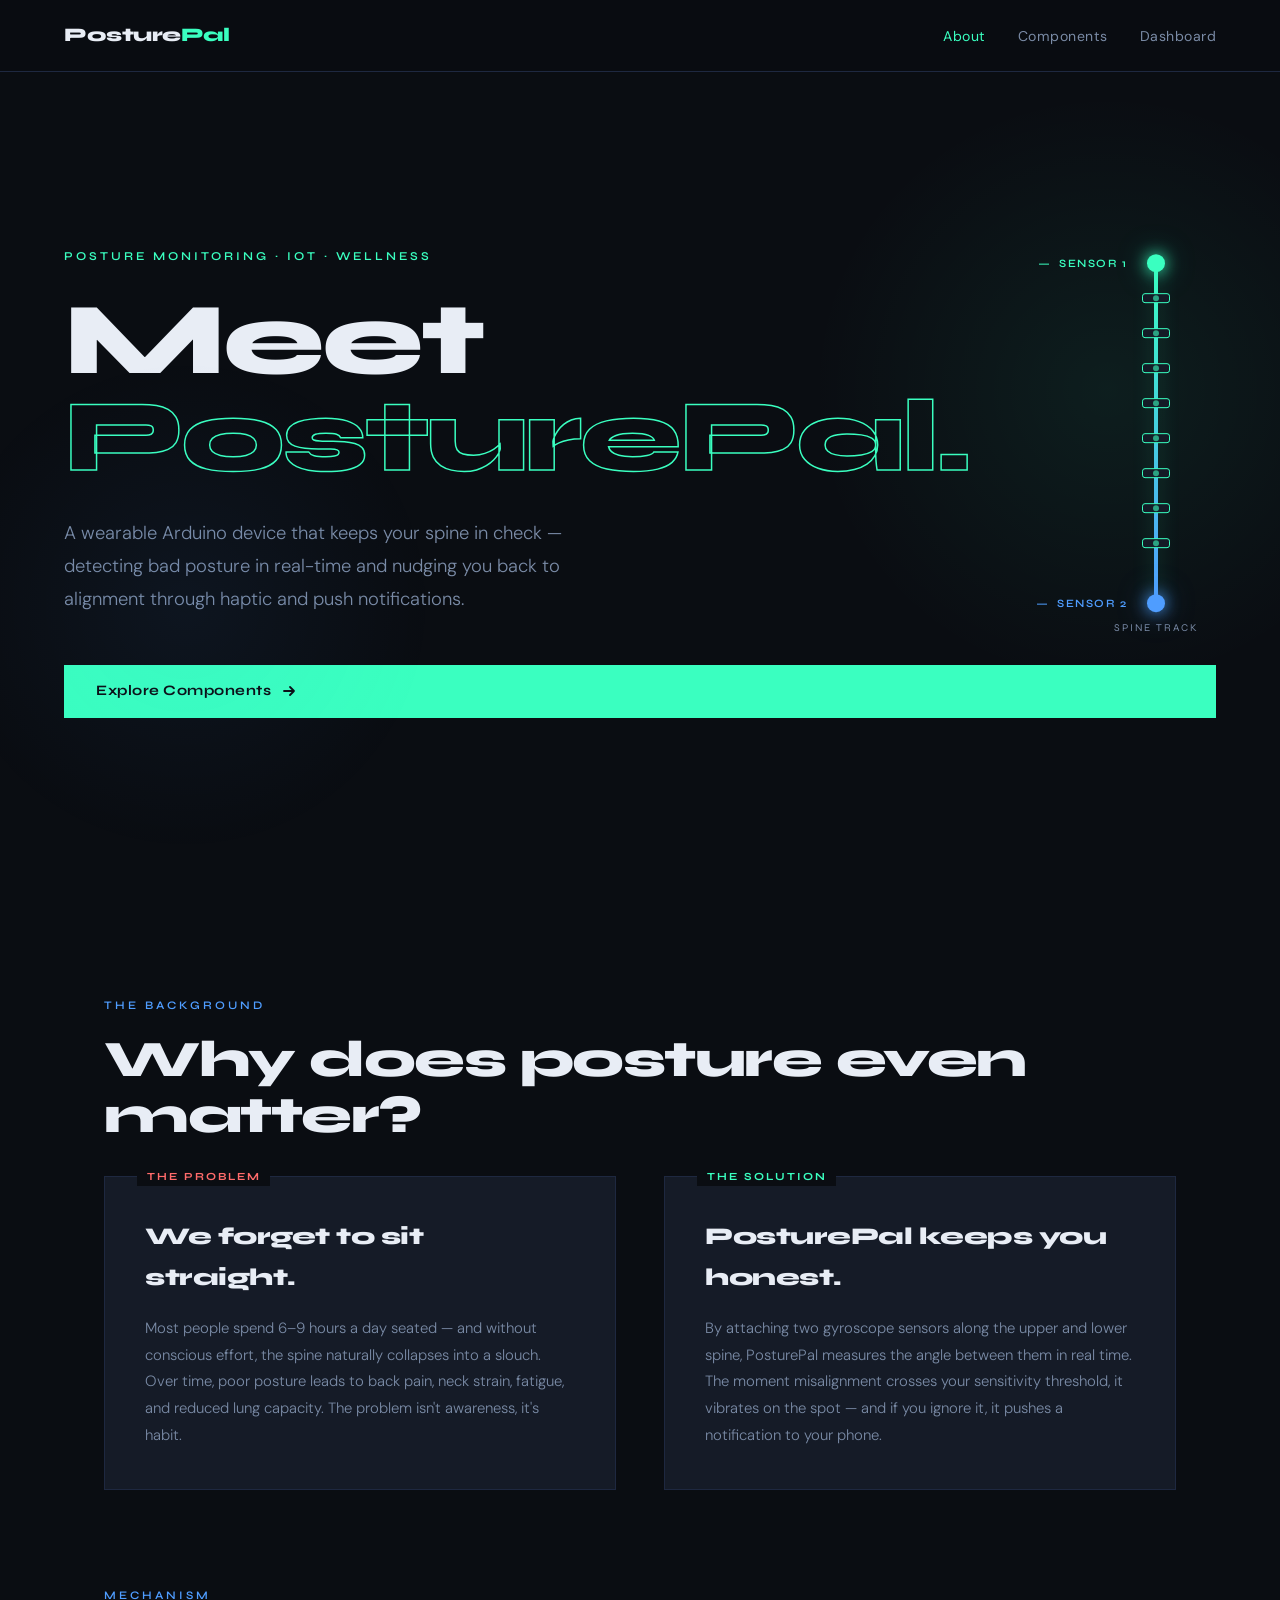
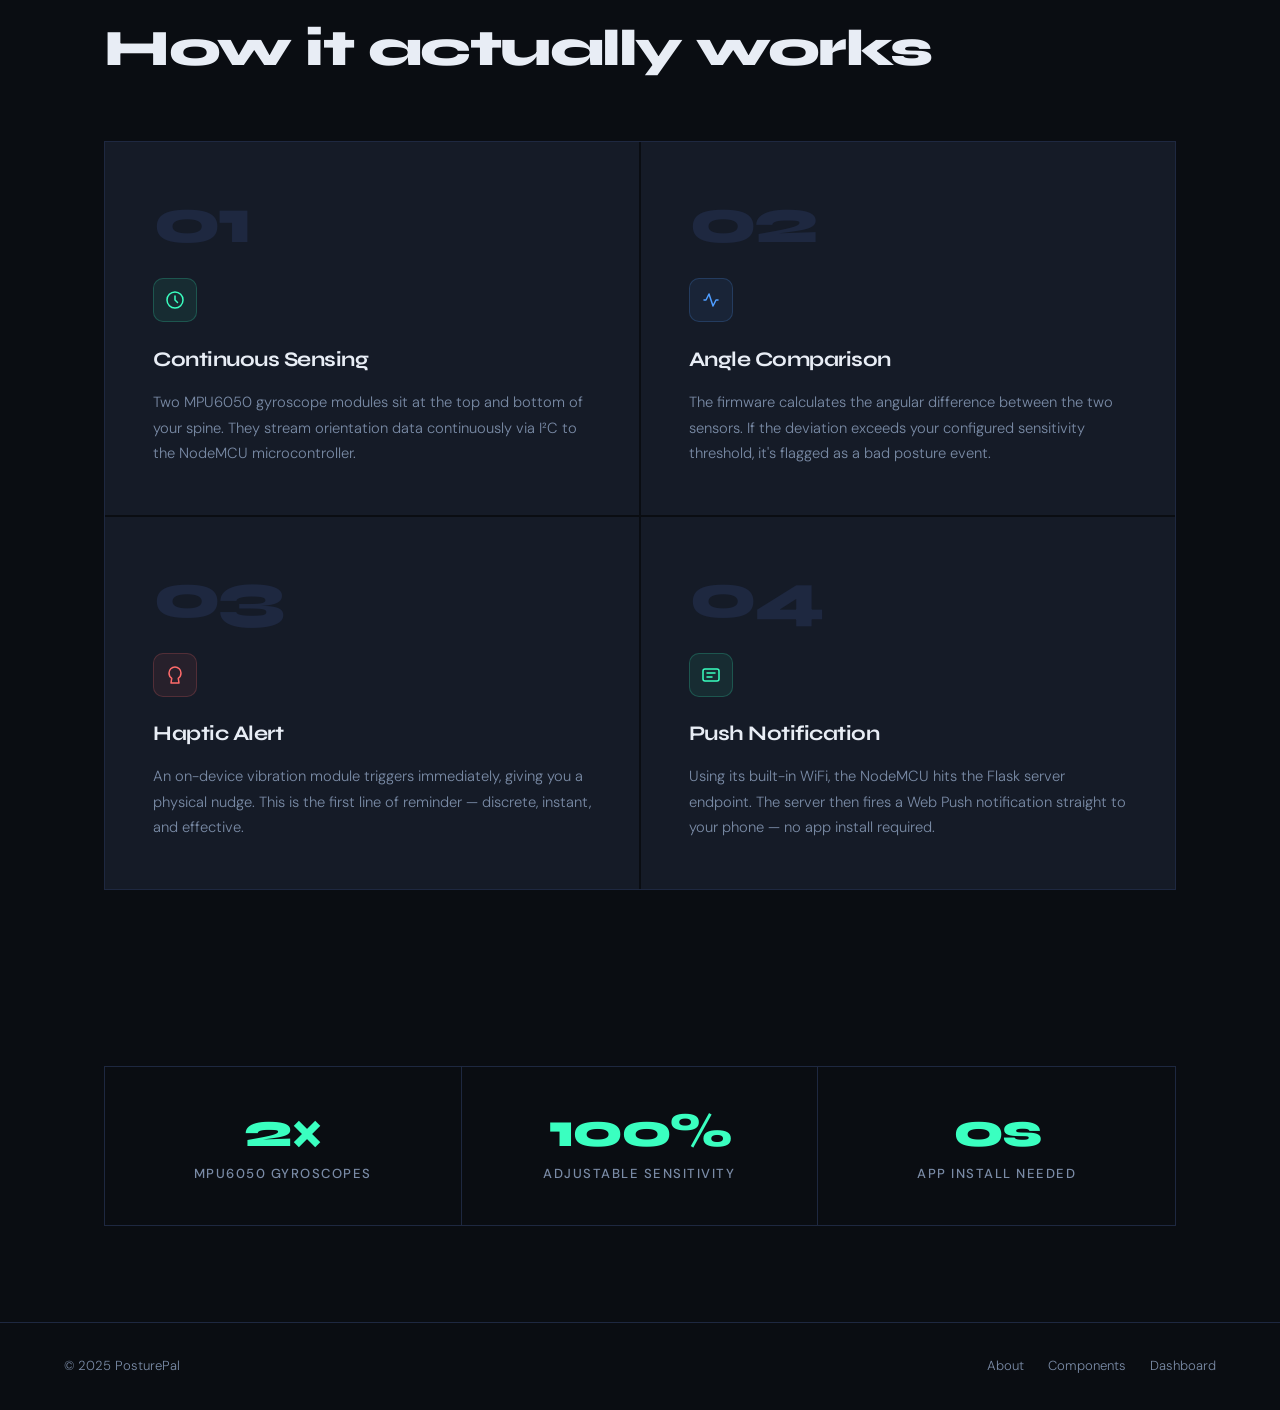
==== index.html @ e6d2eb29 "Rename Index.html to index.html" ====
<!DOCTYPE html>
<html lang="en">
<head>
    <meta charset="UTF-8">
    <title>Redirecting...</title>

    <!-- Redirect after 0 seconds -->
    <meta http-equiv="refresh" content="0; url=Website Assets/About.html">

    <script>
        // JavaScript fallback (recommended)
        window.location.href = "Website Assets/About.html";
    </script>
</head>
<body>
    <p>If you are not redirected automatically, 
        <a href="Website Assets/About.html">click here</a>.
    </p>
</body>
</html>
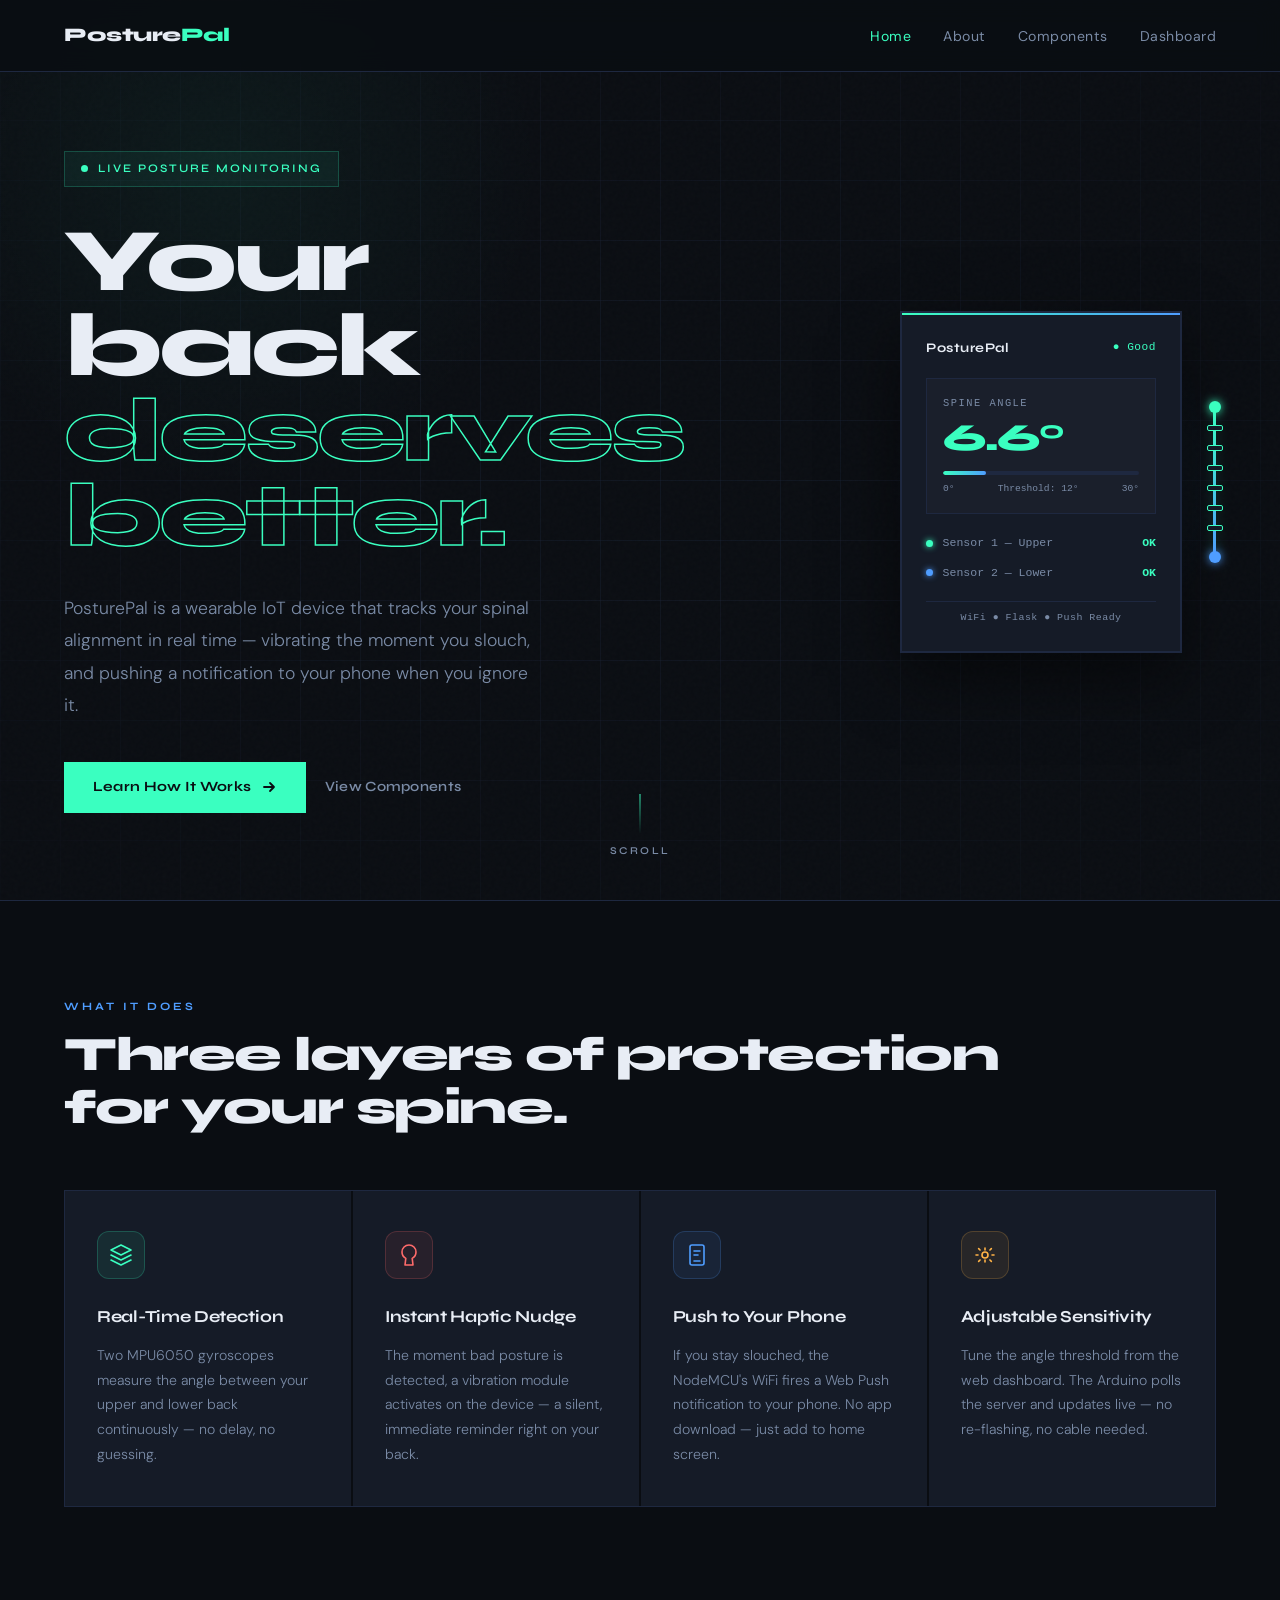
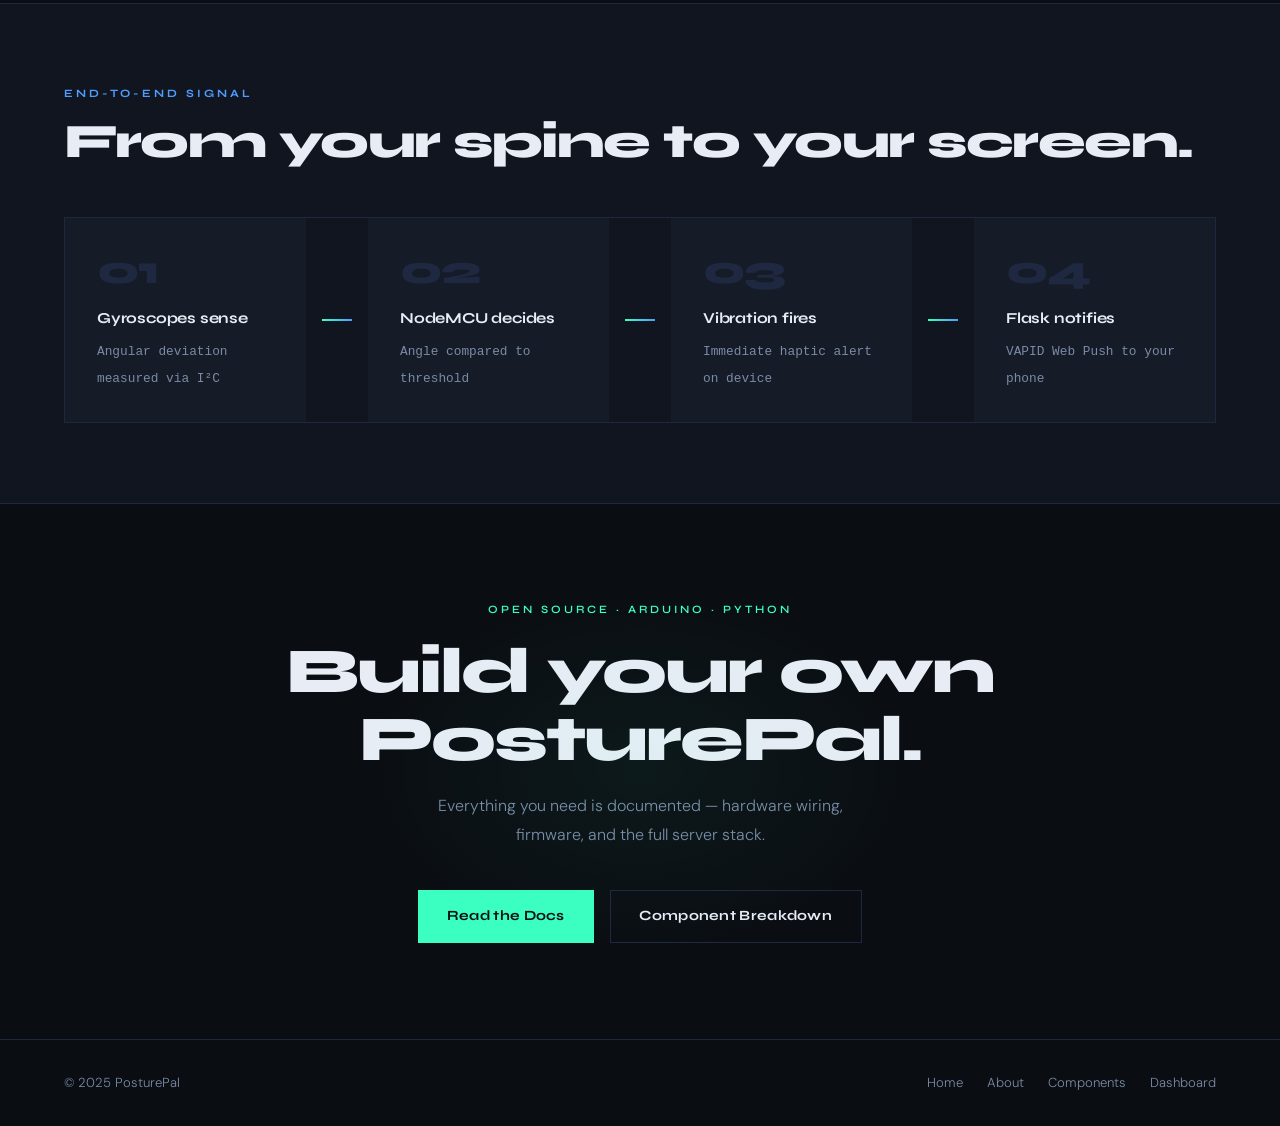
==== commit 673e6cf2: "Update index.html" ====
--- a/index.html
+++ b/index.html
@@ -5,16 +5,16 @@
     <title>Redirecting...</title>
 
     <!-- Redirect after 0 seconds -->
-    <meta http-equiv="refresh" content="0; url=Website Assets/About.html">
+    <meta http-equiv="refresh" content="0; url=Website Assets/Home.html">
 
     <script>
         // JavaScript fallback (recommended)
-        window.location.href = "Website Assets/About.html";
+        window.location.href = "Website Assets/Home.html";
     </script>
 </head>
 <body>
     <p>If you are not redirected automatically, 
-        <a href="Website Assets/About.html">click here</a>.
+        <a href="Website Assets/Home.html">click here</a>.
     </p>
 </body>
-</html>
+</html>
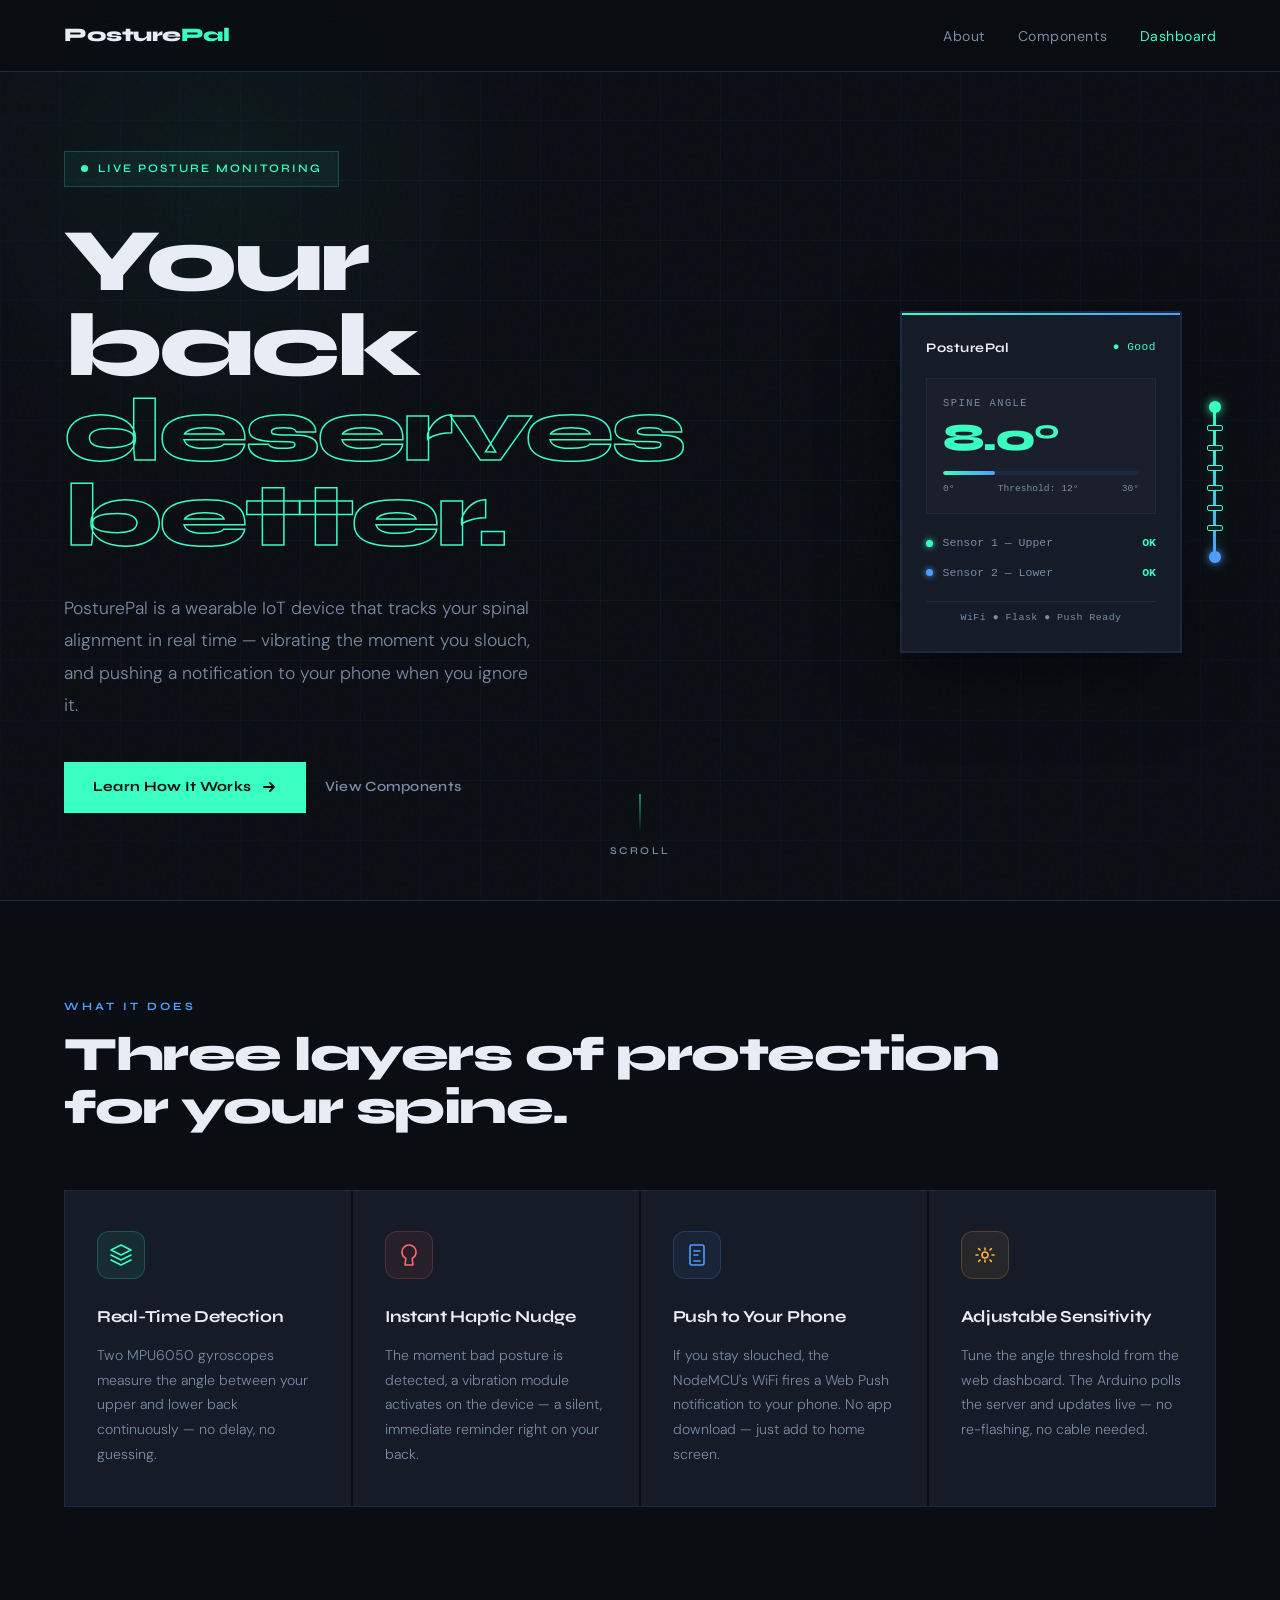
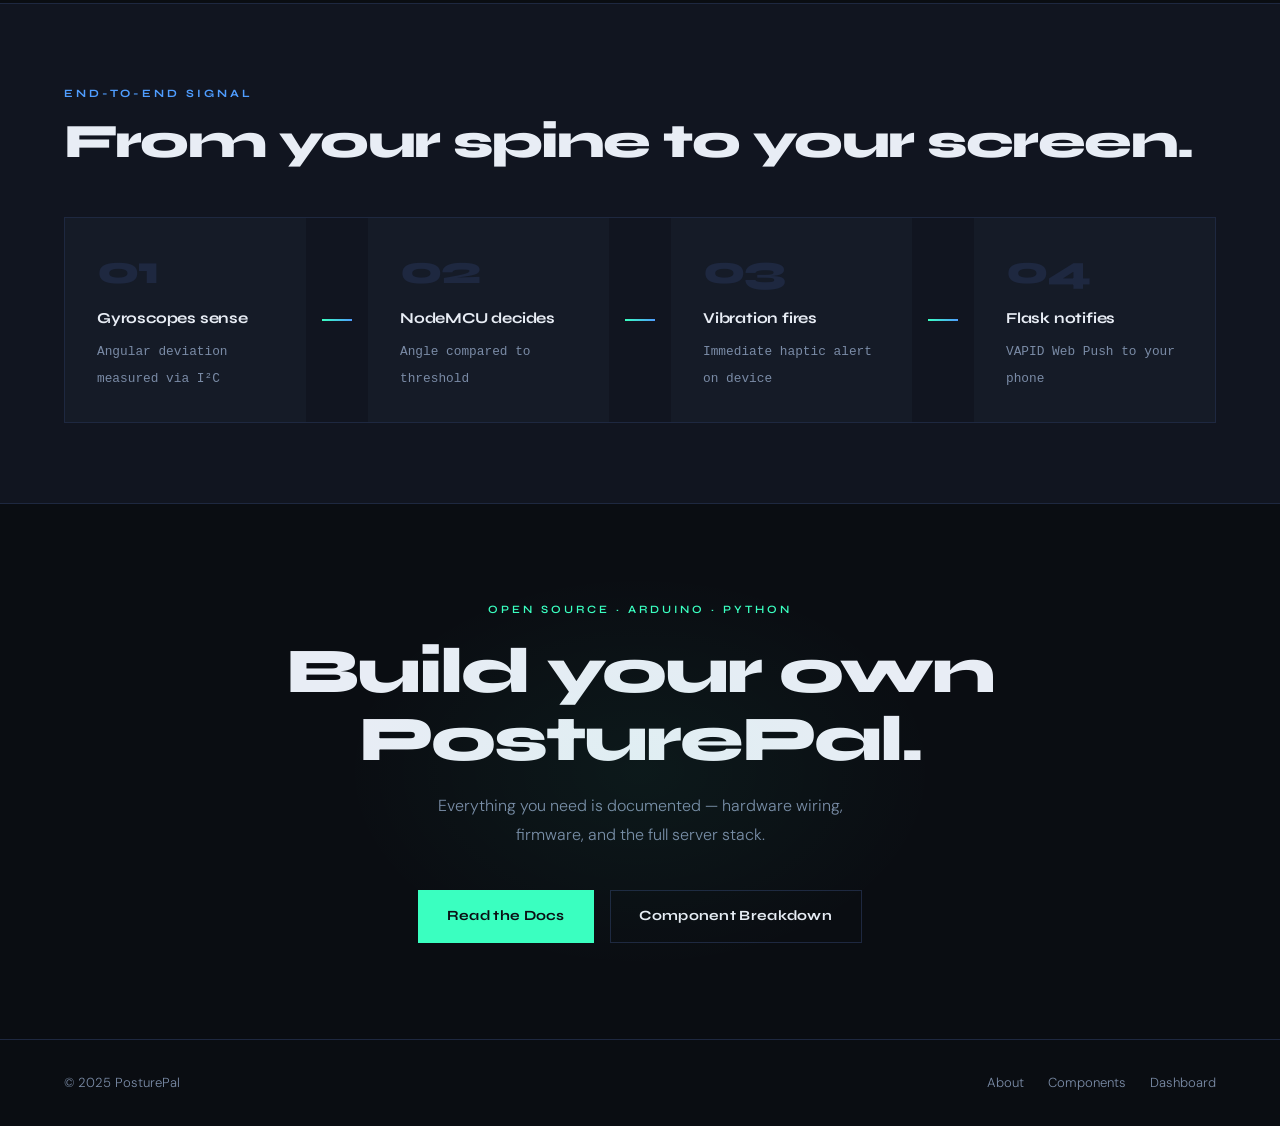
==== commit 4aaf537e: "Added a Logo to the website" ====
--- a/index.html
+++ b/index.html
@@ -11,6 +11,8 @@
         // JavaScript fallback (recommended)
         window.location.href = "Website Assets/Home.html";
     </script>
+    <link rel="icon" href="Website Assets/Logo.png">
+    <link rel="apple-touch-icon" href="Website Assets/Logo.png">
 </head>
 <body>
     <p>If you are not redirected automatically, 
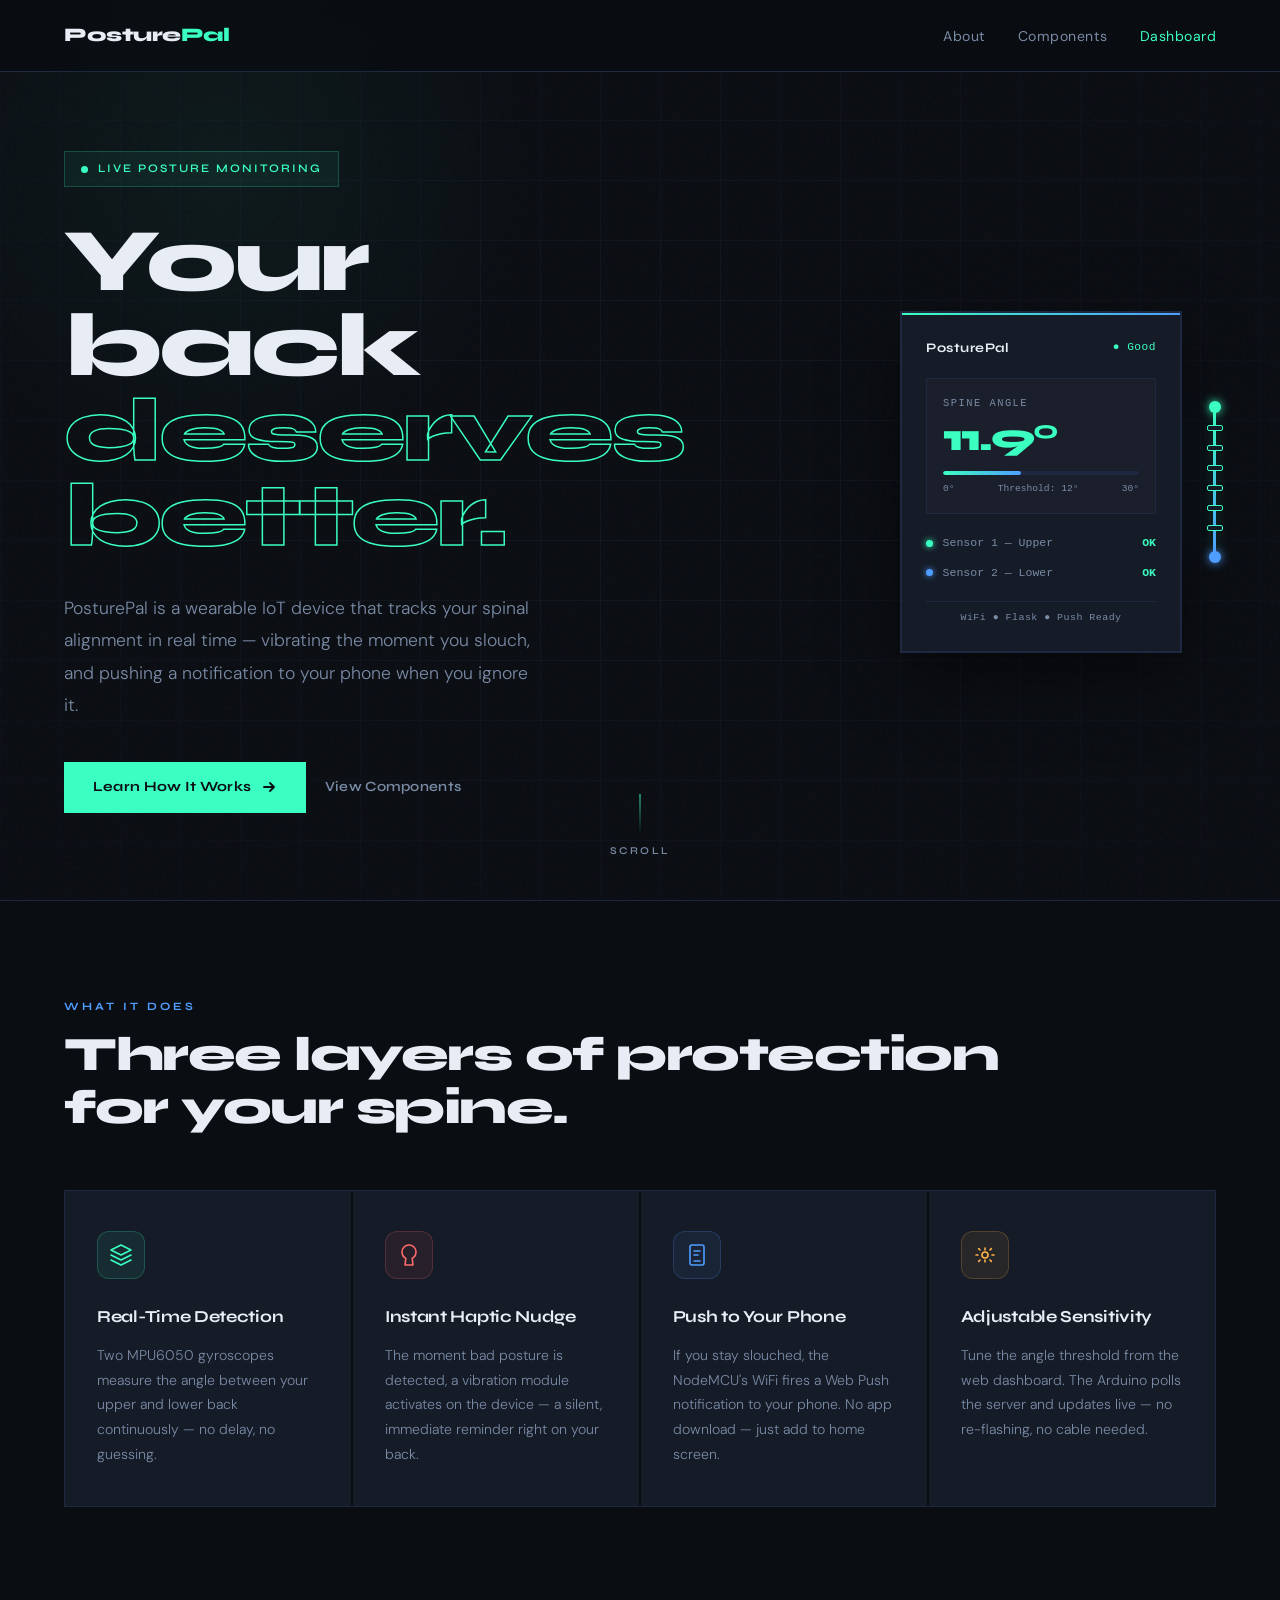
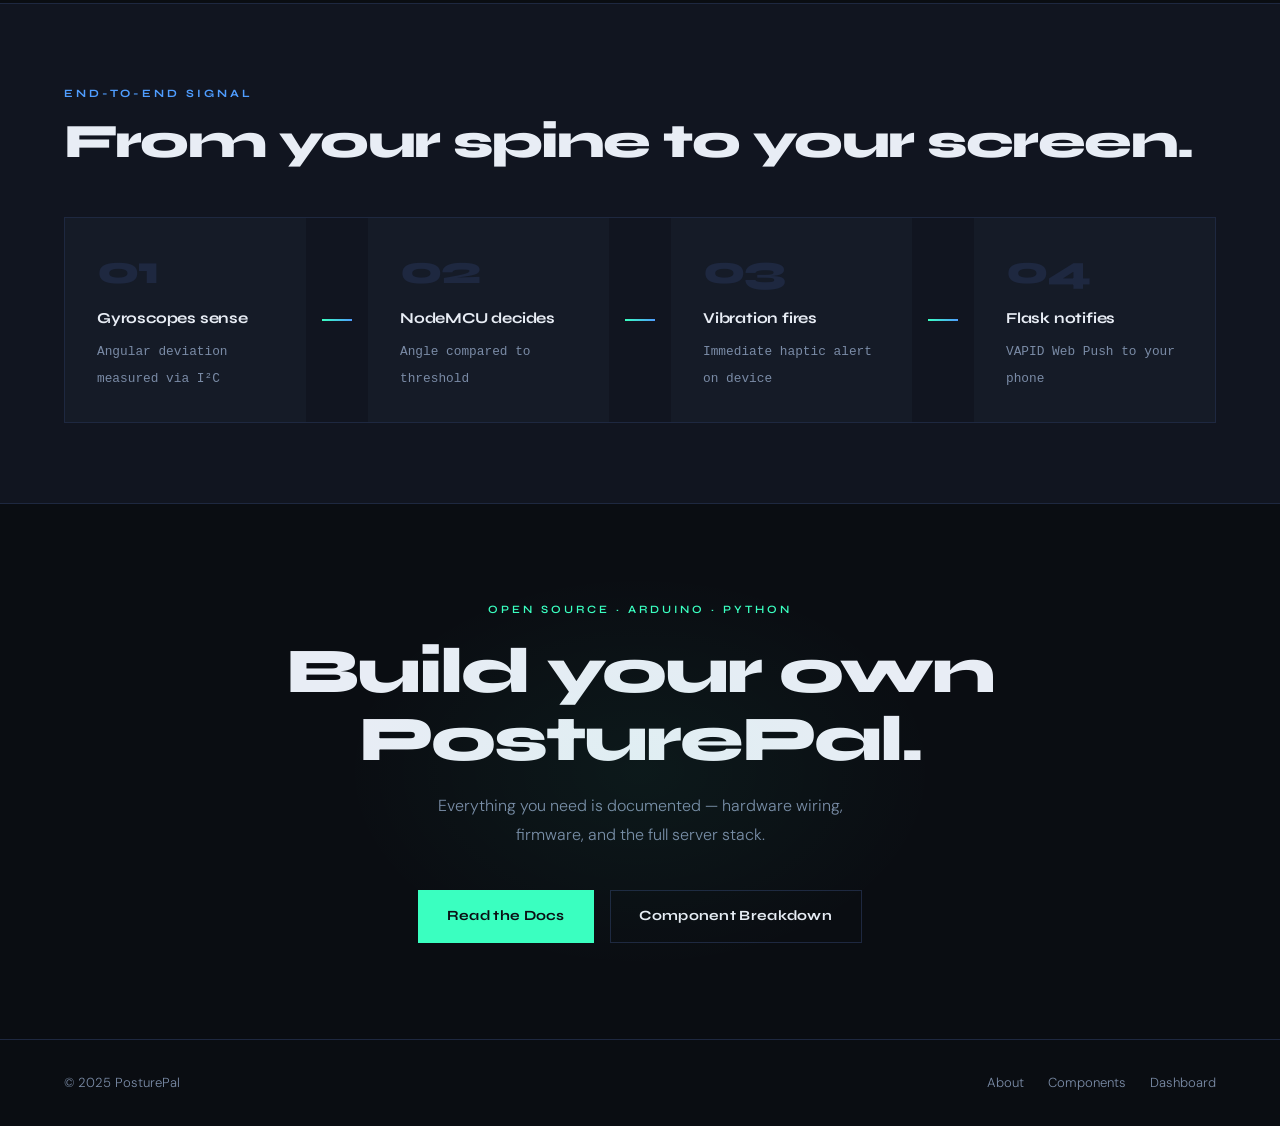
==== commit 75cbb217: "Fixed the redirection" ====
--- a/index.html
+++ b/index.html
@@ -5,18 +5,18 @@
     <title>Redirecting...</title>
 
     <!-- Redirect after 0 seconds -->
-    <meta http-equiv="refresh" content="0; url=Website Assets/Home.html">
+    <meta http-equiv="refresh" content="0; url=Website/Home.html">
 
     <script>
         // JavaScript fallback (recommended)
-        window.location.href = "Website Assets/Home.html";
+        window.location.href = "Website/Home.html";
     </script>
-    <link rel="icon" href="Website Assets/Logo.png">
-    <link rel="apple-touch-icon" href="Website Assets/Logo.png">
+    <link rel="icon" href="Website/Logo.png">
+    <link rel="apple-touch-icon" href="Website/Logo.png">
 </head>
 <body>
     <p>If you are not redirected automatically, 
-        <a href="Website Assets/Home.html">click here</a>.
+        <a href="Website/Home.html">click here</a>.
     </p>
 </body>
 </html>
